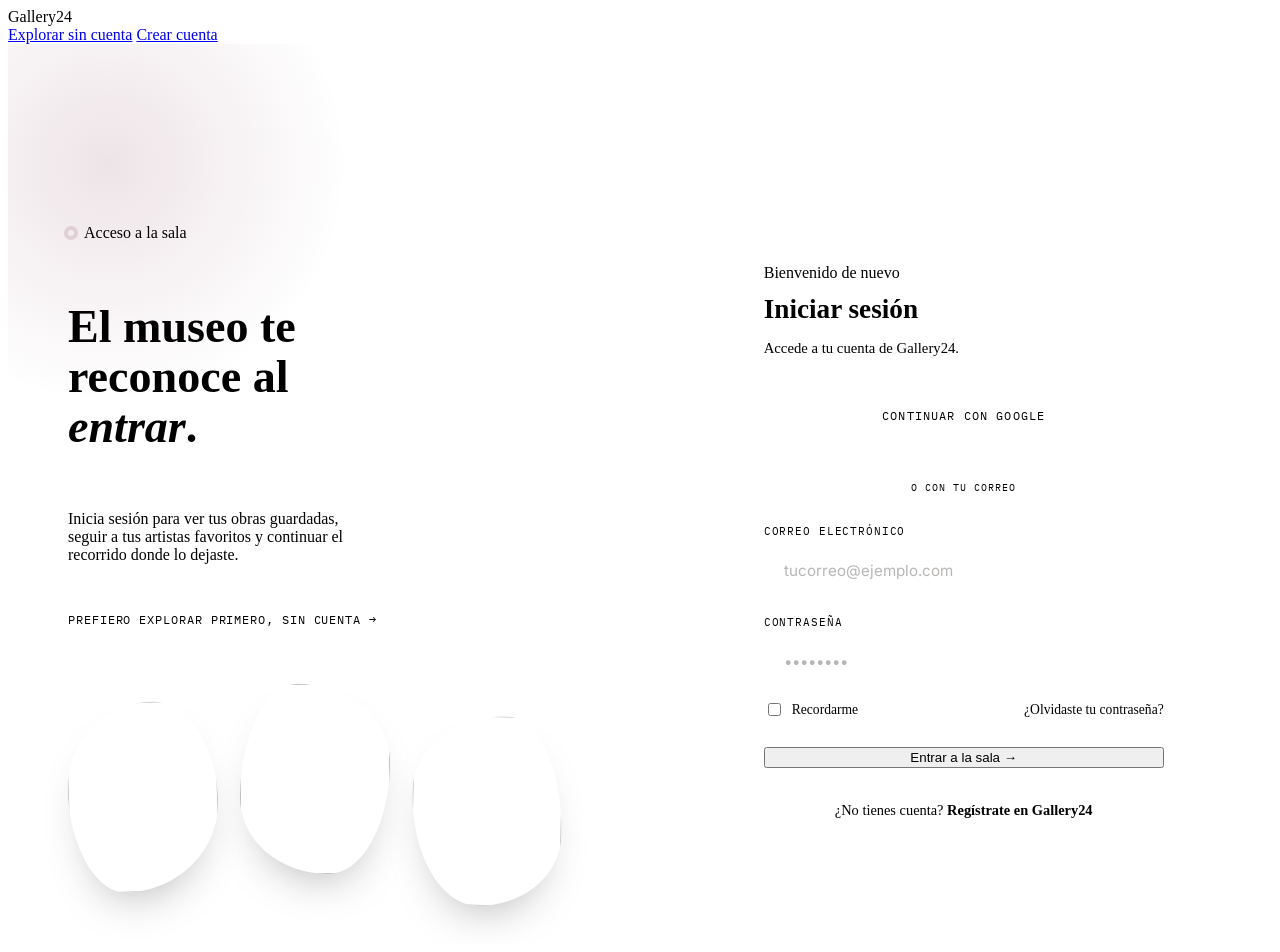
==== Index.html @ 27c464a7 "Create Index.html" ====
<!DOCTYPE html>
<html lang="es">
<head>
<meta charset="UTF-8">
<meta name="viewport" content="width=device-width, initial-scale=1.0">
<title>Iniciar sesión — Gallery24</title>
<link rel="preconnect" href="https://fonts.googleapis.com">
<link rel="preconnect" href="https://fonts.gstatic.com" crossorigin>
<link href="https://fonts.googleapis.com/css2?family=Fraunces:ital,opsz,wght@0,9..144,300;0,9..144,500;0,9..144,600;1,9..144,400&family=Inter:wght@400;500;600&family=IBM+Plex+Mono:wght@400;500&display=swap" rel="stylesheet">
<link rel="stylesheet" href="estilo.css">
<style>
  main{ min-height:100vh; display:grid; grid-template-columns:1.05fr 1fr; align-items:stretch; }
  @media (max-width:920px){ main{ grid-template-columns:1fr; } }

  .scene{ position:relative; padding:170px 60px 60px; display:flex; flex-direction:column; justify-content:center; overflow:hidden; }
  .scene::before{ content:""; position:absolute; top:-140px; left:-160px; width:520px; height:520px; background:radial-gradient(circle, rgba(110,31,62,0.12), transparent 65%); border-radius:50%; }
  .scene-eyebrow{ display:flex; align-items:center; gap:10px; margin-bottom:22px; position:relative; z-index:1;}
  .dot{ width:6px; height:6px; border-radius:50%; background:var(--wine); box-shadow:0 0 0 4px rgba(110,31,62,0.14); }
  .scene-eyebrow .mono{ color:var(--wine); }
  .scene h1{ position:relative; z-index:1; font-size:clamp(2rem, 3.6vw, 3rem); max-width:13ch; line-height:1.08; }
  .scene h1 em{ font-style:italic; color:var(--wine); }
  .scene p{ position:relative; z-index:1; max-width:38ch; margin-top:20px; color:var(--ink-soft); font-size:1rem; }
  .scene-links{ position:relative; z-index:1; margin-top:30px; }
  .scene-links a{ font-family:'IBM Plex Mono', monospace; font-size:0.72rem; text-transform:uppercase; letter-spacing:0.08em; color:var(--wine); text-decoration:none; }
  .scene-links a:hover{ text-decoration:underline; }

  .cluster{ position:relative; z-index:1; display:flex; gap:22px; margin-top:56px; flex-wrap:wrap; }
  .blob-img{ width:150px; height:190px; box-shadow:0 24px 44px -22px rgba(33,29,25,0.35); }
  .blob-img:nth-child(1){ border-radius:58% 42% 63% 37% / 45% 53% 47% 55%; transform:translateY(18px) rotate(-2deg); }
  .blob-img:nth-child(2){ border-radius:38% 62% 41% 59% / 60% 41% 59% 40%; }
  .blob-img:nth-child(3){ border-radius:62% 38% 55% 45% / 40% 62% 38% 60%; transform:translateY(32px) rotate(1.5deg); }
  .blob-img img{ width:100%; height:100%; object-fit:cover; border-radius:inherit; }
  @media (max-width:920px){ .scene{ padding:160px 32px 40px; } .cluster{display:none;} }

  .panel{ background:var(--paper); display:flex; align-items:center; justify-content:center; padding:170px 48px 60px; }
  .card{ width:100%; max-width:400px; }
  .card .mono{ color:var(--wine); }
  .card h2{ font-size:1.7rem; margin-top:12px; margin-bottom:8px; }
  .card .card-sub{ color:var(--ink-soft); font-size:0.92rem; margin-bottom:36px; }

  .field{ margin-bottom:20px; }
  .field label{ display:block; font-family:'IBM Plex Mono', monospace; font-size:0.68rem; text-transform:uppercase; letter-spacing:0.08em; color:var(--ink-soft); margin-bottom:8px; }
  .field input{ width:100%; padding:15px 20px; border:1px solid var(--line); border-radius:999px; background:#fff; font-family:'Inter', sans-serif; font-size:0.95rem; color:var(--ink); outline:none; transition:border-color .2s ease, box-shadow .2s ease; }
  .field input:focus{ border-color:var(--wine); box-shadow:0 0 0 4px rgba(110,31,62,0.1); }
  .field input::placeholder{ color:rgba(33,29,25,0.32); }

  .row-between{ display:flex; justify-content:space-between; align-items:center; margin:-6px 0 28px; flex-wrap:wrap; gap:10px; }
  .checkline{ display:flex; align-items:center; gap:8px; font-size:0.85rem; color:var(--ink-soft); }
  .checkline input{ accent-color:var(--wine); }
  .link-muted{ font-size:0.85rem; color:var(--wine); text-decoration:none; }
  .link-muted:hover{ text-decoration:underline; }

  .btn-full{ width:100%; justify-content:center; }

  .divider{ display:flex; align-items:center; gap:14px; margin:30px 0; }
  .divider::before, .divider::after{ content:""; flex:1; height:1px; background:var(--line); }
  .divider span{ font-family:'IBM Plex Mono', monospace; font-size:0.65rem; color:var(--ink-soft); text-transform:uppercase; letter-spacing:0.1em; }

  .btn-alt{ width:100%; font-family:'IBM Plex Mono', monospace; font-size:0.72rem; text-transform:uppercase; letter-spacing:0.1em; padding:15px 26px; border-radius:999px; text-decoration:none; display:inline-flex; align-items:center; justify-content:center; gap:10px; border:1px solid var(--line); background:#fff; color:var(--ink); cursor:pointer; transition:all .25s ease; margin-bottom:12px; }
  .btn-alt:hover{ border-color:var(--wine); color:var(--wine); }

  .card-foot{ margin-top:34px; text-align:center; font-size:0.9rem; color:var(--ink-soft); }
  .card-foot a{ color:var(--wine); text-decoration:none; font-weight:600; }
  .card-foot a:hover{ text-decoration:underline; }

  .error{ display:none; background:#F7E9EE; color:var(--wine-deep); border-radius:16px; padding:12px 18px; font-size:0.85rem; margin-bottom:20px; }
  .error.show{ display:block; }
</style>
</head>
<body>

<nav>
  <span class="nav-mark">Gallery24</span>
  <div class="nav-links">
    <a href="inicio.html">Explorar sin cuenta</a>
    <a href="registro.html" class="nav-cta">Crear cuenta</a>
  </div>
</nav>

<main>
  <section class="scene">
    <div class="scene-eyebrow">
      <span class="dot"></span>
      <span class="mono">Acceso a la sala</span>
    </div>
    <h1>El museo te<br>reconoce al <em>entrar</em>.</h1>
    <p>Inicia sesión para ver tus obras guardadas, seguir a tus artistas favoritos y continuar el recorrido donde lo dejaste.</p>
    <div class="scene-links">
      <a href="inicio.html">Prefiero explorar primero, sin cuenta →</a>
    </div>

    <div class="cluster" aria-hidden="true">
      <div class="blob-img"><img src="https://picsum.photos/300/380?11" alt=""></div>
      <div class="blob-img"><img src="https://picsum.photos/300/380?22" alt=""></div>
      <div class="blob-img"><img src="https://picsum.photos/300/380?33" alt=""></div>
    </div>
  </section>

  <section class="panel">
    <div class="card">
      <span class="mono">Bienvenido de nuevo</span>
      <h2>Iniciar sesión</h2>
      <p class="card-sub">Accede a tu cuenta de Gallery24.</p>

      <div class="error" id="formError">Revisa tu correo y contraseña e inténtalo de nuevo.</div>

      <button type="button" class="btn-alt">Continuar con Google</button>

      <div class="divider"><span>o con tu correo</span></div>

      <form id="loginForm" novalidate>
        <div class="field">
          <label for="email">Correo electrónico</label>
          <input type="email" id="email" name="email" placeholder="tucorreo@ejemplo.com" required autocomplete="email">
        </div>
        <div class="field">
          <label for="password">Contraseña</label>
          <input type="password" id="password" name="password" placeholder="••••••••" required autocomplete="current-password">
        </div>

        <div class="row-between">
          <label class="checkline"><input type="checkbox" name="remember"> Recordarme</label>
          <a class="link-muted" href="#">¿Olvidaste tu contraseña?</a>
        </div>

        <button type="submit" class="btn btn-primary btn-full">Entrar a la sala →</button>
      </form>

      <p class="card-foot">¿No tienes cuenta? <a href="registro.html">Regístrate en Gallery24</a></p>
    </div>
  </section>
</main>

<script>
  const form = document.getElementById('loginForm');
  const error = document.getElementById('formError');
  form.addEventListener('submit', (e) => {
    e.preventDefault();
    const email = document.getElementById('email').value.trim();
    const password = document.getElementById('password').value;
    if (!email || !password) {
      error.classList.add('show');
      return;
    }
    error.classList.remove('show');
    // Autenticación real pendiente para la Fase 2 (base de datos / backend).
    // Por ahora, simula el ingreso y lleva a la galería principal.
    window.location.href = 'inicio.html';
  });
</script>

</body>
  </html>
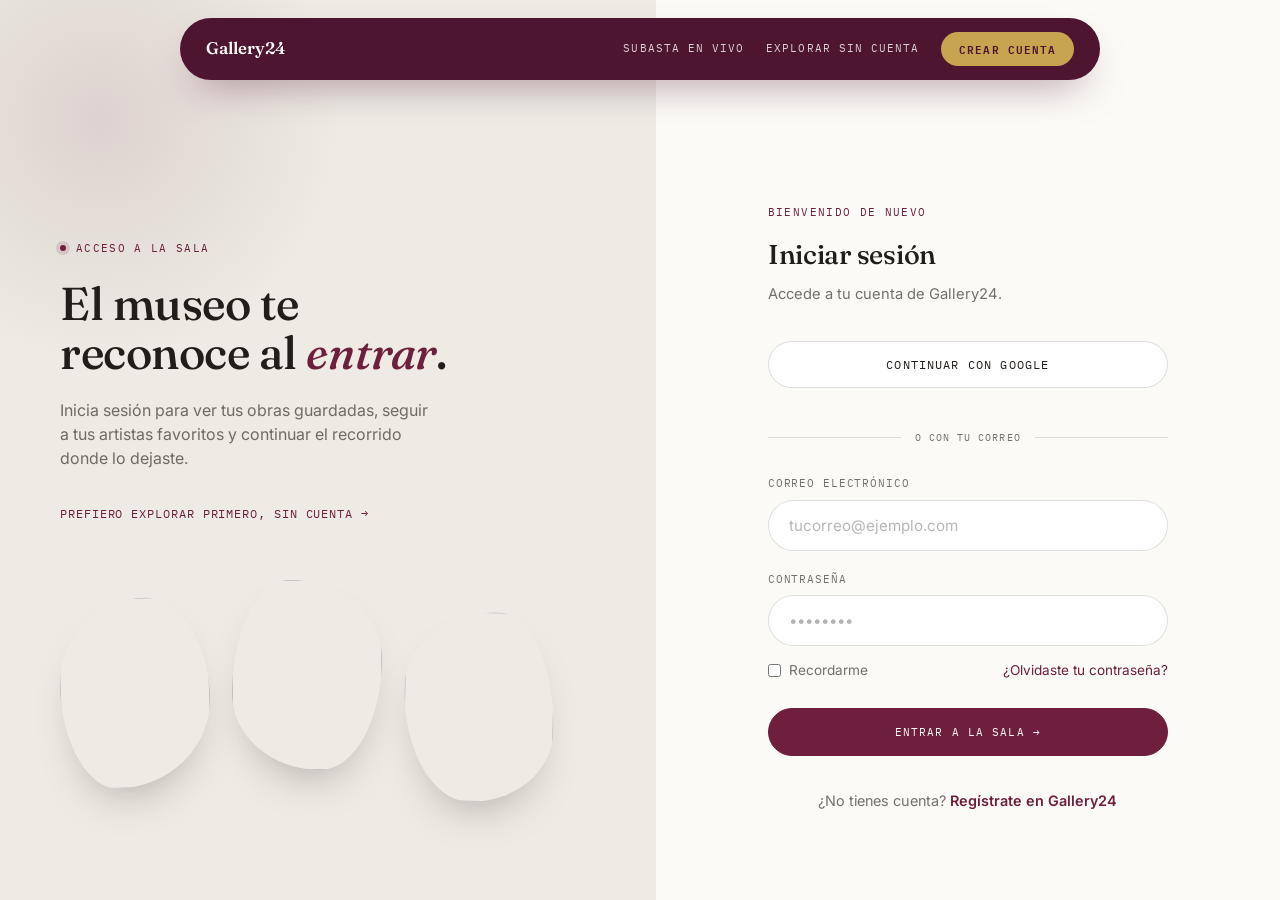
==== commit b06cd04a: "Update Index.html" ====
--- a/Index.html
+++ b/Index.html
@@ -72,6 +72,7 @@
 <nav>
   <span class="nav-mark">Gallery24</span>
   <div class="nav-links">
+    <a href="subasta.html">Subasta en vivo</a>
     <a href="inicio.html">Explorar sin cuenta</a>
     <a href="registro.html" class="nav-cta">Crear cuenta</a>
   </div>
@@ -150,5 +151,4 @@
 </script>
 
 </body>
-  </html>
-
+</html>
--- a/estilo.css
+++ b/estilo.css
@@ -0,0 +1,90 @@
+/* Gallery24 — estilos compartidos */
+
+:root{
+  --stone: #EDEBE3;
+  --paper: #FBFAF7;
+  --ink: #211D19;
+  --ink-soft: rgba(33,29,25,0.62);
+  --wine: #6E1F3E;
+  --wine-deep: #4E1530;
+  --brass: #A9822E;
+  --brass-soft: #C7A44F;
+  --line: rgba(33,29,25,0.14);
+}
+
+*{box-sizing:border-box; margin:0; padding:0;}
+html{scroll-behavior:smooth;}
+
+body{
+  background:var(--stone);
+  color:var(--ink);
+  font-family:'Inter', sans-serif;
+  line-height:1.5;
+  overflow-x:hidden;
+}
+
+h1,h2,h3,.display{ font-family:'Fraunces', serif; font-weight:500; letter-spacing:-0.01em; }
+.mono{ font-family:'IBM Plex Mono', monospace; text-transform:uppercase; letter-spacing:0.12em; font-size:0.7rem; }
+a{color:inherit;}
+img{display:block; max-width:100%;}
+.wrap{ max-width:1220px; margin:0 auto; padding:0 32px; }
+
+/* ---------- NAV ---------- */
+nav{
+  position:fixed; top:18px; left:50%; transform:translateX(-50%);
+  z-index:50; width:min(920px, calc(100% - 40px));
+  display:flex; align-items:center; justify-content:space-between;
+  padding:14px 26px;
+  background:var(--wine-deep);
+  color:var(--paper);
+  border-radius:999px;
+  box-shadow:0 18px 40px -18px rgba(78,21,48,0.55);
+}
+.nav-mark{ font-family:'Fraunces', serif; font-size:1.05rem; font-weight:600; text-decoration:none; }
+.nav-links{ display:flex; align-items:center; gap:22px; }
+.nav-links a{ font-family:'IBM Plex Mono', monospace; font-size:0.66rem; text-transform:uppercase; letter-spacing:0.1em; text-decoration:none; opacity:0.82; }
+.nav-links a:hover{ opacity:1; color:var(--brass-soft); }
+.nav-cta{
+  background:var(--brass-soft); color:var(--wine-deep) !important;
+  padding:9px 18px; border-radius:999px; opacity:1 !important; font-weight:600;
+}
+@media (max-width:700px){ .nav-links a:not(.nav-cta){display:none;} }
+
+/* ---------- botones ---------- */
+.btn{
+  font-family:'IBM Plex Mono', monospace; font-size:0.7rem; text-transform:uppercase; letter-spacing:0.1em;
+  padding:16px 30px; border-radius:999px; text-decoration:none;
+  display:inline-flex; align-items:center; gap:10px;
+  border:1px solid rgba(33,29,25,0.16);
+  transition:all .3s ease; cursor:pointer;
+}
+.btn-primary{ background:var(--wine); color:var(--paper); border-color:var(--wine); }
+.btn-primary:hover{ background:var(--wine-deep); transform:translateY(-2px); }
+.btn-ghost{ color:var(--ink); background:transparent; }
+.btn-ghost:hover{ border-color:var(--wine); color:var(--wine); transform:translateY(-2px); }
+
+/* ---------- ondas divisorias ---------- */
+.wave{ display:block; width:100%; height:70px; margin-bottom:-2px; }
+
+/* ---------- section shell ---------- */
+section{ position:relative; padding:70px 0 100px; }
+.section-head{ display:flex; justify-content:space-between; align-items:flex-end; gap:40px; margin-bottom:56px; flex-wrap:wrap; }
+.section-head h2{ font-size:clamp(1.8rem, 3.2vw, 2.6rem); max-width:18ch; }
+.section-num{ font-family:'IBM Plex Mono', monospace; font-size:0.72rem; color:var(--wine); letter-spacing:0.1em; text-transform:uppercase; }
+.section-note{ max-width:34ch; color:var(--ink-soft); font-size:0.95rem; }
+
+/* ---------- chips ---------- */
+.chip{ font-family:'IBM Plex Mono', monospace; font-size:0.76rem; letter-spacing:0.03em; padding:12px 22px; border-radius:999px; color:var(--ink-soft); background:var(--paper); box-shadow:0 10px 20px -16px rgba(33,29,25,0.3); display:inline-block; }
+
+/* ---------- footer ---------- */
+footer{ background:var(--wine-deep); color:var(--paper); padding:50px 0 60px; border-radius:64px 64px 0 0; margin:0 20px; }
+.foot-row{ display:flex; justify-content:space-between; align-items:center; flex-wrap:wrap; gap:20px; }
+.foot-row .mono{ color:rgba(251,250,247,0.5); }
+
+/* ---------- reveal on scroll ---------- */
+.reveal{ opacity:0; transform:translateY(18px); transition:opacity .7s ease, transform .7s ease; }
+.reveal.is-visible{ opacity:1; transform:translateY(0); }
+
+@media (prefers-reduced-motion: reduce){ html{scroll-behavior:auto;} .reveal{opacity:1; transform:none; transition:none;} }
+:focus-visible{ outline:2px solid var(--wine); outline-offset:3px; }
+          
